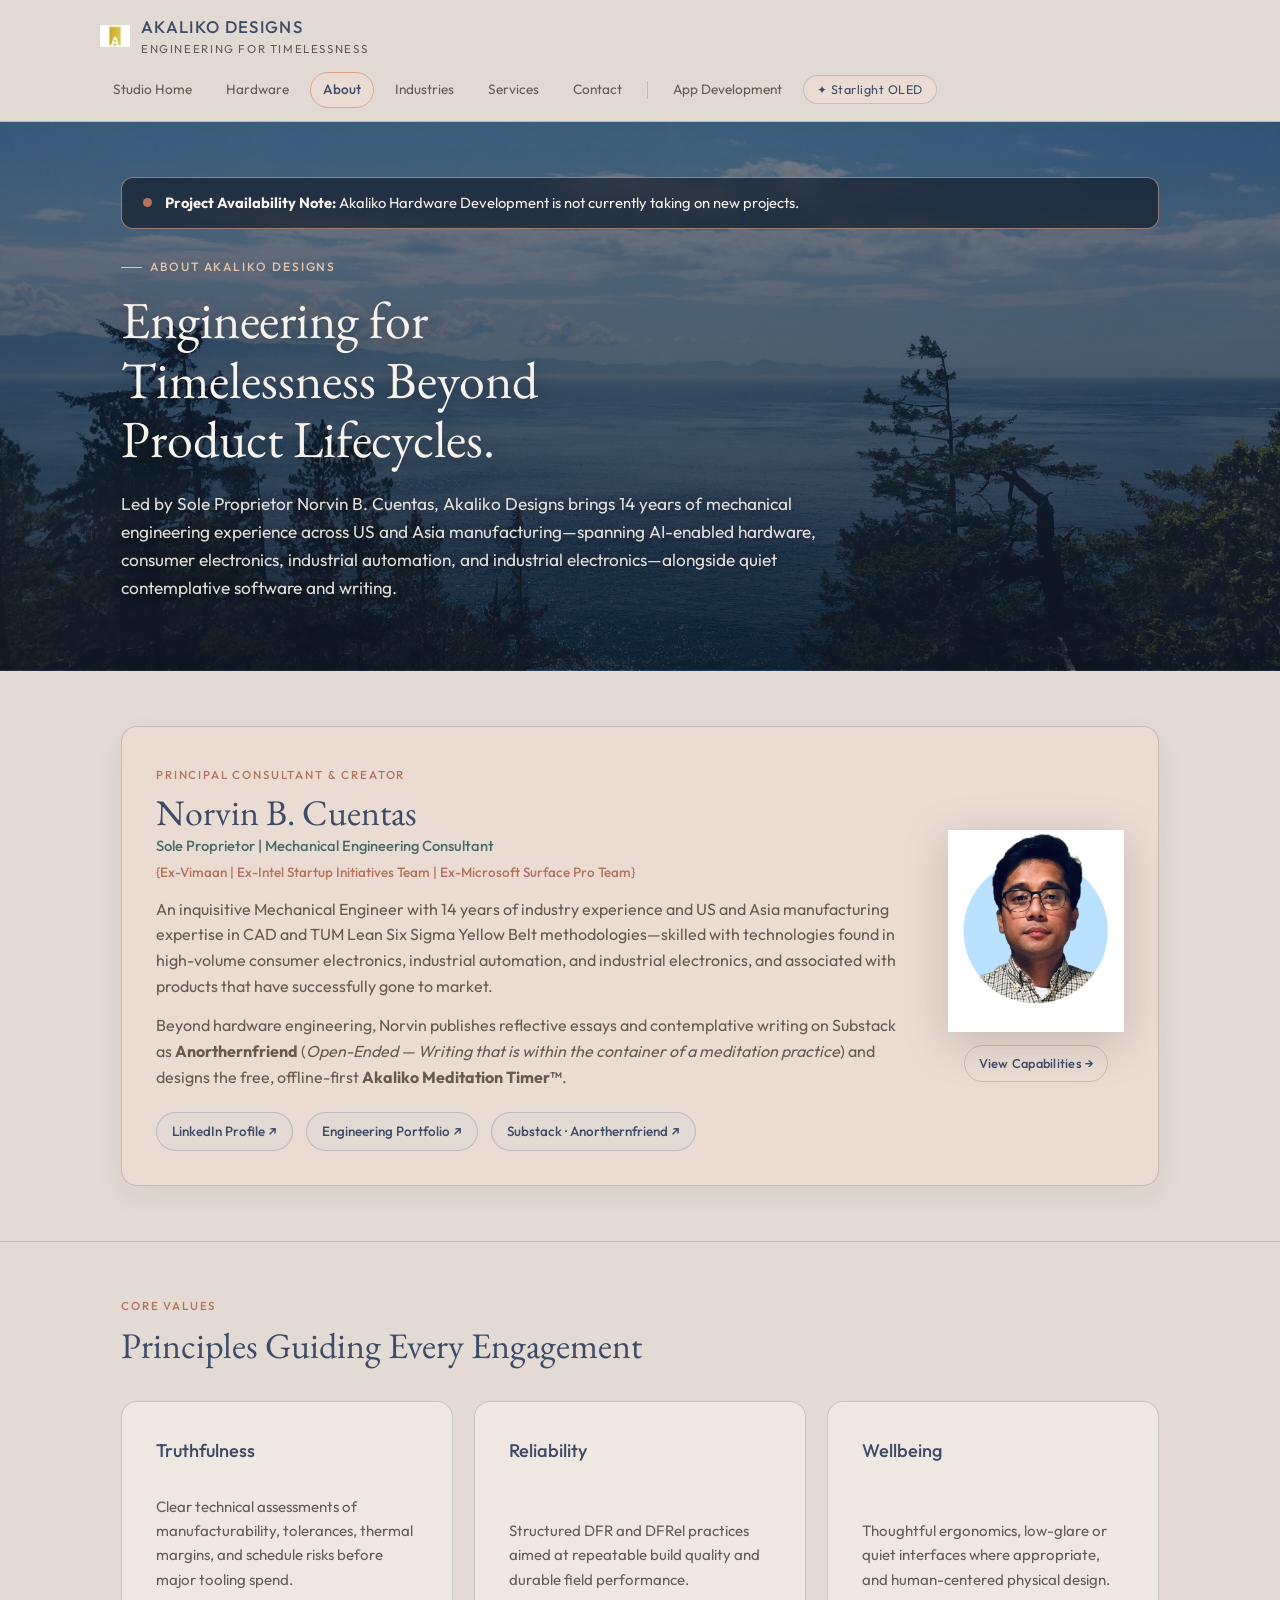
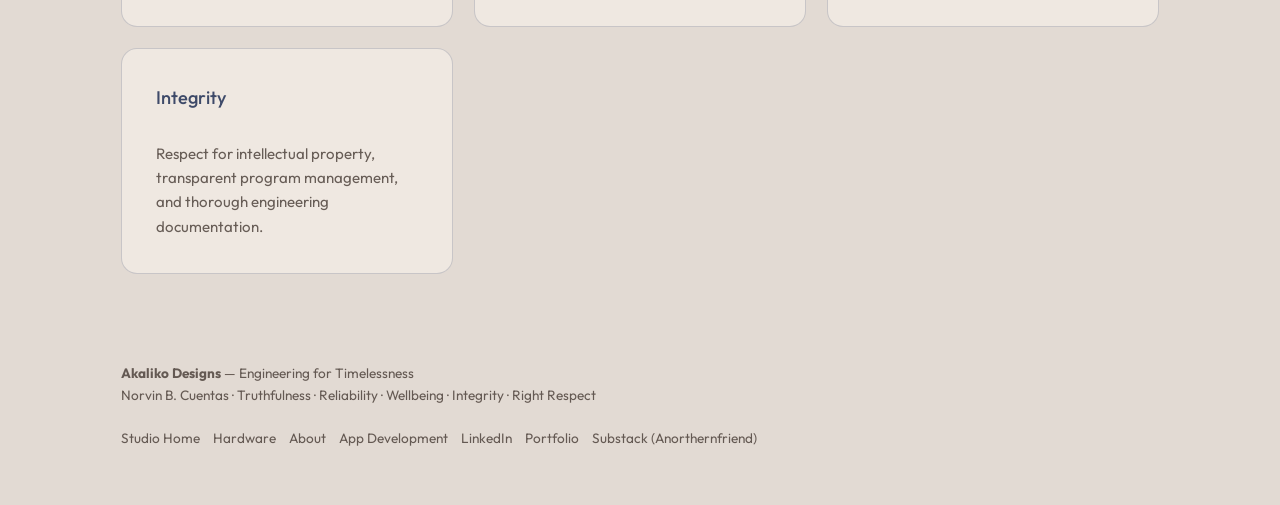
==== about.html @ b0ac0da9 "Update About headline: Beyond Product Lifecycles" ====
<!DOCTYPE html>
<html lang="en">
<head>
  <meta charset="UTF-8">
  <meta name="viewport" content="width=device-width, initial-scale=1.0">
  <link rel="icon" type="image/png" href="assets/akaliko-mark-gold.png">
  <title>About — Norvin B. Cuentas | Akaliko Designs</title>
  <meta name="description" content="Norvin B. Cuentas — Sole Proprietor | Mechanical Engineering Consultant with 14 years of experience, US & Asia manufacturing, LinkedIn, Portfolio, and Substack (Anorthernfriend).">
  <link rel="preconnect" href="https://fonts.googleapis.com">
  <link rel="preconnect" href="https://fonts.gstatic.com" crossorigin>
  <link href="https://fonts.googleapis.com/css2?family=EB+Garamond:ital,wght@0,400;0,500;1,400&family=Outfit:wght@300;400;500;600&display=swap" rel="stylesheet">
  <style>
/* Akaliko Designs — Unified Stylesheet (Zion & Patagonia + Starlight OLED) */
:root {
  --phi: 1.618;
  --s1: 8px;
  --s2: 13px;
  --s3: 21px;
  --s4: 34px;
  --s5: 55px;
  --s6: 89px;
  --bg: #E2DAD3;
  --surface: #EADCD3;
  --surface-alt: #EFE8E1;
  --fg: #3D312A;
  --ink: #3E4A69;
  --muted: rgba(61, 49, 42, 0.76);
  --line: rgba(62, 74, 105, 0.22);
  --accent-warm: #DAA58D;
  --accent-warm-deep: #B5735B;
  --accent-cool: #4A6E67;
  --accent-cool-soft: #8BC7BD;
  --btn-bg: #3D312A;
  --btn-fg: #F4EFEA;
  --shadow: 0 10px 30px rgba(61, 49, 42, 0.06);
  --font-sans: "Outfit", -apple-system, BlinkMacSystemFont, "Segoe UI", Roboto, sans-serif;
  --font-serif: "EB Garamond", Georgia, serif;
}

html[data-theme="starlight"] {
  --bg: #000000;
  --surface: #0A0A0A;
  --surface-alt: #111111;
  --fg: #D8D8D8;
  --ink: #F2F2F2;
  --muted: #9A9A9A;
  --line: #262626;
  --accent-warm: #DAA58D;
  --accent-warm-deep: #E6B5A0;
  --accent-cool: #8BC7BD;
  --accent-cool-soft: #8BC7BD;
  --btn-bg: #F2F2F2;
  --btn-fg: #000000;
  --shadow: 0 10px 30px rgba(0, 0, 0, 0.65);
}

* { box-sizing: border-box; }
html { scroll-behavior: smooth; }
body {
  margin: 0;
  background: var(--bg);
  color: var(--fg);
  font-family: var(--font-sans);
  line-height: 1.618;
  transition: background-color 0.35s ease, color 0.35s ease;
  -webkit-font-smoothing: antialiased;
}

a { color: inherit; text-decoration: none; }

.container {
  max-width: 1080px;
  margin: 0 auto;
  padding: 0 var(--s3);
}

header.site-header {
  position: sticky;
  top: 0;
  z-index: 50;
  background: color-mix(in srgb, var(--bg) 90%, transparent);
  backdrop-filter: blur(10px);
  border-bottom: 1px solid var(--line);
}

.header-inner {
  display: flex;
  flex-wrap: wrap;
  align-items: center;
  justify-content: space-between;
  gap: var(--s2);
  padding: var(--s2) 0;
}

.brand-group {
  display: flex;
  flex-direction: column;
  gap: 2px;
}

.brand-title {
  font-size: 1.05rem;
  font-weight: 500;
  letter-spacing: 0.08em;
  text-transform: uppercase;
  color: var(--ink);
}

.brand-sub {
  font-size: 0.72rem;
  letter-spacing: 0.14em;
  text-transform: uppercase;
  color: var(--muted);
}

nav.primary-nav {
  display: flex;
  flex-wrap: wrap;
  align-items: center;
  gap: var(--s1);
}

nav.primary-nav a {
  font-size: 0.85rem;
  padding: 6px 12px;
  border-radius: 999px;
  color: var(--muted);
  border: 1px solid transparent;
  transition: all 0.2s ease;
}

nav.primary-nav a:hover {
  color: var(--ink);
  border-color: var(--line);
}

nav.primary-nav a.active {
  color: var(--ink);
  background: var(--surface);
  border-color: var(--accent-warm);
  font-weight: 500;
}

.nav-divider {
  width: 1px;
  height: 18px;
  background: var(--line);
  margin: 0 4px;
}

.theme-toggle {
  display: inline-flex;
  align-items: center;
  gap: 6px;
  background: var(--surface);
  color: var(--ink);
  border: 1px solid var(--line);
  border-radius: 999px;
  padding: 6px 13px;
  font-family: inherit;
  font-size: 0.78rem;
  letter-spacing: 0.04em;
  cursor: pointer;
  transition: border-color 0.2s ease, background-color 0.2s ease;
}

.theme-toggle:hover {
  border-color: var(--accent-warm);
}

.status-banner {
  display: flex;
  align-items: flex-start;
  gap: var(--s2);
  padding: var(--s2) var(--s3);
  border-radius: 12px;
  background: color-mix(in srgb, var(--accent-warm) 18%, var(--surface));
  border: 1px solid var(--accent-warm);
  color: var(--ink);
  font-size: 0.92rem;
  margin-bottom: var(--s3);
}

.status-banner.cool {
  background: color-mix(in srgb, var(--accent-cool) 15%, var(--surface));
  border-color: var(--accent-cool);
}

.status-dot {
  width: 9px;
  height: 9px;
  border-radius: 50%;
  background: var(--accent-warm-deep);
  margin-top: 7px;
  flex: 0 0 auto;
}

.status-banner.cool .status-dot {
  background: var(--accent-cool);
}

.hero {
  padding: var(--s5) 0 var(--s4);
  border-bottom: 1px solid var(--line);
}

.hero-centered {
  padding: var(--s6) 0 var(--s5);
  border-bottom: 1px solid var(--line);
  text-align: center;
}

.hero-centered .eyebrow { justify-content: center; }
.hero-centered h1 { margin-left: auto; margin-right: auto; max-width: 24ch; }
.hero-centered .lead { margin-left: auto; margin-right: auto; }
.hero-centered .cta-row { justify-content: center; }

.eyebrow {
  display: inline-flex;
  align-items: center;
  gap: 8px;
  font-size: 0.75rem;
  letter-spacing: 0.16em;
  text-transform: uppercase;
  color: var(--accent-cool);
  margin-bottom: var(--s2);
  font-weight: 500;
}

.eyebrow::before {
  content: "";
  width: 21px;
  height: 1px;
  background: var(--accent-cool);
}

h1 {
  font-family: var(--font-serif);
  font-weight: 400;
  font-size: clamp(2.1rem, 4.4vw, 3.25rem);
  line-height: 1.15;
  color: var(--ink);
  margin: 0 0 var(--s3);
  max-width: 22ch;
}

.lead {
  font-size: 1.08rem;
  color: var(--muted);
  max-width: 64ch;
  margin: 0 0 var(--s4);
}

.cta-row {
  display: flex;
  flex-wrap: wrap;
  gap: var(--s2);
  align-items: center;
}

.btn {
  display: inline-flex;
  align-items: center;
  gap: 8px;
  padding: 12px 22px;
  border-radius: 999px;
  font-size: 0.9rem;
  font-weight: 500;
  letter-spacing: 0.02em;
  border: 1px solid var(--btn-bg);
  background: var(--btn-bg);
  color: var(--btn-fg);
  cursor: pointer;
  transition: transform 0.15s ease, opacity 0.2s ease;
}

.btn:hover { opacity: 0.9; transform: translateY(-1px); }

.btn.secondary {
  background: transparent;
  color: var(--ink);
  border-color: var(--line);
}

.btn.secondary:hover {
  border-color: var(--accent-warm);
  background: var(--surface);
}

.btn.small {
  padding: 7px 14px;
  font-size: 0.8rem;
}

section.band {
  padding: var(--s5) 0;
  border-bottom: 1px solid var(--line);
}

.section-header {
  display: flex;
  flex-direction: column;
  gap: var(--s1);
  margin-bottom: var(--s4);
}

.section-kicker {
  font-size: 0.72rem;
  letter-spacing: 0.16em;
  text-transform: uppercase;
  color: var(--accent-warm-deep);
  font-weight: 500;
}

h2 {
  font-family: var(--font-serif);
  font-weight: 400;
  font-size: clamp(1.65rem, 3vw, 2.25rem);
  line-height: 1.2;
  color: var(--ink);
  margin: 0;
}

h3 {
  font-size: 1.14rem;
  font-weight: 500;
  color: var(--ink);
  margin: 0 0 var(--s1);
}

.grid-2 { display: grid; grid-template-columns: repeat(auto-fit, minmax(300px, 1fr)); gap: var(--s3); }
.grid-3 { display: grid; grid-template-columns: repeat(auto-fit, minmax(260px, 1fr)); gap: var(--s3); }
.grid-4 { display: grid; grid-template-columns: repeat(auto-fit, minmax(220px, 1fr)); gap: var(--s3); }

.card {
  background: var(--surface);
  border: 1px solid var(--line);
  border-radius: 16px;
  padding: var(--s4);
  box-shadow: var(--shadow);
  display: flex;
  flex-direction: column;
  justify-content: space-between;
  gap: var(--s3);
}

.card.subtle {
  background: var(--surface-alt);
  box-shadow: none;
}

.card p {
  margin: 0;
  color: var(--muted);
  font-size: 0.94rem;
}

.card-links {
  display: flex;
  flex-wrap: wrap;
  gap: var(--s2);
  padding-top: var(--s2);
  border-top: 1px solid var(--line);
  font-size: 0.85rem;
}

.card-links a {
  color: var(--ink);
  font-weight: 500;
}

.card-links a:hover {
  color: var(--accent-warm-deep);
  text-decoration: underline;
  text-underline-offset: 3px;
}

.filter-bar {
  display: flex;
  flex-wrap: wrap;
  gap: var(--s1);
  margin-bottom: var(--s3);
}

.filter-btn {
  background: var(--surface);
  color: var(--muted);
  border: 1px solid var(--line);
  border-radius: 999px;
  padding: 7px 15px;
  font-family: inherit;
  font-size: 0.82rem;
  cursor: pointer;
  transition: all 0.2s ease;
}

.filter-btn.active, .filter-btn:hover {
  color: var(--ink);
  border-color: var(--accent-warm);
  background: var(--surface-alt);
  font-weight: 500;
}

.research-card[hidden] { display: none; }

.research-meta {
  font-size: 0.75rem;
  letter-spacing: 0.08em;
  text-transform: uppercase;
  color: var(--accent-cool);
  font-weight: 500;
  margin-bottom: 4px;
}

.caveat-box {
  margin-top: var(--s2);
  padding: var(--s2);
  border-radius: 10px;
  background: var(--bg);
  border-left: 3px solid var(--accent-warm-deep);
  font-size: 0.84rem;
  color: var(--muted);
}

.lab-panel {
  background: var(--surface);
  border: 1px solid var(--line);
  border-radius: 16px;
  padding: var(--s4);
  box-shadow: var(--shadow);
}

.lab-controls {
  display: flex;
  flex-wrap: wrap;
  gap: var(--s2);
  align-items: center;
  justify-content: space-between;
  margin-bottom: var(--s3);
}

.strike-bars {
  display: grid;
  grid-template-columns: repeat(auto-fit, minmax(36px, 1fr));
  gap: 10px;
  align-items: end;
  min-height: 170px;
  padding: var(--s3);
  border-radius: 12px;
  background: var(--bg);
  border: 1px solid var(--line);
}

.strike-col {
  display: flex;
  flex-direction: column;
  align-items: center;
  gap: 6px;
  height: 100%;
  justify-content: flex-end;
}

.strike-bar {
  width: 100%;
  max-width: 34px;
  border-radius: 8px 8px 3px 3px;
  background: linear-gradient(180deg, var(--accent-warm-deep), var(--accent-cool));
  transition: height 0.3s ease;
  min-height: 6px;
}

.strike-val { font-size: 0.72rem; font-variant-numeric: tabular-nums; color: var(--ink); }
.strike-lbl { font-size: 0.68rem; color: var(--muted); }

.gallery-card {
  background: var(--surface);
  border: 1px solid var(--line);
  border-radius: 16px;
  padding: var(--s3);
  display: flex;
  flex-direction: column;
  gap: var(--s2);
}

.frame-box {
  position: relative;
  width: 100%;
  border-radius: 12px;
  overflow: hidden;
  border: 1px solid var(--line);
  background: var(--bg);
  cursor: pointer;
}

.frame-portrait { aspect-ratio: 9 / 14; max-height: 360px; }
.frame-wide { aspect-ratio: 16 / 10; }
.frame-box img, .frame-box svg { width: 100%; height: 100%; object-fit: cover; display: block; }

.lightbox {
  position: fixed;
  inset: 0;
  background: rgba(0, 0, 0, 0.82);
  display: none;
  align-items: center;
  justify-content: center;
  padding: var(--s3);
  z-index: 100;
}

.lightbox.open { display: flex; }

.lightbox-inner {
  background: var(--surface);
  color: var(--fg);
  border: 1px solid var(--line);
  border-radius: 16px;
  max-width: 780px;
  width: 100%;
  padding: var(--s3);
  display: flex;
  flex-direction: column;
  gap: var(--s2);
}

.tier-badge {
  display: inline-block;
  font-size: 0.72rem;
  letter-spacing: 0.12em;
  text-transform: uppercase;
  padding: 4px 10px;
  border-radius: 999px;
  background: color-mix(in srgb, var(--accent-cool) 16%, transparent);
  color: var(--accent-cool);
  font-weight: 500;
  width: fit-content;
}

.tier-metric { font-family: var(--font-serif); font-size: 1.75rem; color: var(--ink); line-height: 1.2; }
.tier-timeline { font-size: 0.84rem; color: var(--accent-warm-deep); font-weight: 500; }

ul.clean-list {
  list-style: none;
  padding: 0;
  margin: var(--s1) 0 0;
  display: flex;
  flex-direction: column;
  gap: 8px;
}

ul.clean-list li {
  font-size: 0.9rem;
  color: var(--muted);
  padding-left: 16px;
  position: relative;
}

ul.clean-list li::before {
  content: "•";
  position: absolute;
  left: 0;
  color: var(--accent-warm-deep);
}

.form-grid {
  display: grid;
  grid-template-columns: repeat(auto-fit, minmax(220px, 1fr));
  gap: var(--s2);
}

.field { display: flex; flex-direction: column; gap: 6px; }
.field.full { grid-column: 1 / -1; }
label { font-size: 0.82rem; font-weight: 500; color: var(--ink); }

input, select, textarea {
  width: 100%;
  background: var(--bg);
  color: var(--fg);
  border: 1px solid var(--line);
  border-radius: 10px;
  padding: 11px 13px;
  font-family: inherit;
  font-size: 0.94rem;
  transition: border-color 0.2s ease;
}

input:focus, select:focus, textarea:focus {
  outline: none;
  border-color: var(--accent-cool);
}

footer.site-footer {
  padding: var(--s4) 0 var(--s5);
  color: var(--muted);
  font-size: 0.85rem;
}

.footer-inner {
  display: flex;
  flex-wrap: wrap;
  justify-content: space-between;
  align-items: center;
  gap: var(--s3);
}

.footer-links {
  display: flex;
  flex-wrap: wrap;
  gap: var(--s2);
}

.footer-links a:hover { color: var(--ink); }

@media (max-width: 720px) {
  .header-inner { flex-direction: column; align-items: flex-start; }
  .nav-divider { display: none; }
}


/* Founder / Principal Bio Strip */
.founder-card {
  display: grid;
  grid-template-columns: minmax(0, 1.55fr) auto;
  gap: var(--s4);
  align-items: center;
  background: var(--surface);
  border: 1px solid var(--line);
  border-radius: 16px;
  padding: var(--s4);
  box-shadow: var(--shadow);
}
.founder-role {
  font-size: 0.92rem;
  font-weight: 500;
  color: var(--accent-cool);
  margin-bottom: 4px;
}
.founder-affil {
  font-size: 0.84rem;
  color: var(--accent-warm-deep);
  margin-bottom: var(--s2);
  font-weight: 500;
}
.founder-portrait-wrap {
  display: flex;
  flex-direction: column;
  align-items: center;
  gap: var(--s2);
}
.founder-portrait {
  width: 148px;
  height: 148px;
  border-radius: 50%;
  object-fit: cover;
  border: 3px solid var(--accent-warm);
  background: var(--surface-alt);
}
.portrait-placeholder {
  width: 148px;
  height: 148px;
  border-radius: 50%;
  border: 2px dashed var(--line);
  background: var(--surface-alt);
  display: flex;
  align-items: center;
  justify-content: center;
  text-align: center;
  padding: 12px;
  font-size: 0.76rem;
  color: var(--muted);
}
@media (max-width: 720px) {
  .founder-card { grid-template-columns: 1fr; text-align: center; }
  .founder-portrait-wrap { justify-self: center; }
}


/* Principal / Founder Bio & External Profile Links */
.bio-links {
  display: flex;
  flex-wrap: wrap;
  gap: var(--s2);
  margin-top: var(--s3);
}
.bio-link-btn {
  display: inline-flex;
  align-items: center;
  gap: 7px;
  padding: 8px 15px;
  border-radius: 999px;
  font-size: 0.84rem;
  font-weight: 500;
  background: var(--bg);
  color: var(--ink);
  border: 1px solid var(--line);
  transition: border-color 0.2s ease, transform 0.15s ease;
}
.bio-link-btn:hover {
  border-color: var(--accent-warm-deep);
  transform: translateY(-1px);
}
.studio-bio-panel {
  display: grid;
  grid-template-columns: minmax(0, 1.618fr) auto;
  gap: var(--s4);
  align-items: center;
  background: var(--surface);
  border: 1px solid var(--line);
  border-radius: 16px;
  padding: var(--s4);
  box-shadow: var(--shadow);
}
@media (max-width: 720px) {
  .studio-bio-panel { grid-template-columns: 1fr; text-align: center; }
  .bio-links { justify-content: center; }
}


/* Akaliko brand mark in header & wordmark lockup */
.brand-group { display: inline-flex; flex-direction: row; align-items: center; gap: 11px; text-decoration: none; }
.brand-mark { width: 30px; height: 30px; object-fit: contain; flex: 0 0 auto; display: block; }
.brand-text { display: flex; flex-direction: column; }
.footer-lockup { display: block; width: 148px; height: auto; margin-bottom: 10px; opacity: 0.88; filter: brightness(0.28); }
html[data-theme="starlight"] .footer-lockup { filter: brightness(1.55); opacity: 0.92; }
.founder-portrait-circle {
  width: 176px; height: 202px; object-fit: contain; display: block;
  background: transparent; border: none; border-radius: 0;
  filter: drop-shadow(0 10px 22px rgba(24, 28, 36, 0.18));
}
.client-card {
  display: grid; grid-template-columns: auto 1fr; gap: var(--s4); align-items: center;
  background: var(--surface); border: 1px solid var(--line); border-radius: 16px;
  padding: var(--s4); box-shadow: var(--shadow);
}
.client-logo-box {
  width: 116px; height: 116px; border-radius: 14px; background: #ffffff;
  border: 1px solid rgba(62, 74, 105, 0.14); padding: 10px;
  display: flex; align-items: center; justify-content: center; flex: 0 0 auto;
}
.client-logo-box img { width: 100%; height: 100%; object-fit: contain; display: block; }
@media (max-width: 640px) {
  .client-card { grid-template-columns: 1fr; text-align: center; justify-items: center; }
}
.hero-coastal {
  position: relative;
  background:
    linear-gradient(180deg, rgba(16, 28, 44, 0.56) 0%, rgba(16, 28, 44, 0.68) 58%, rgba(14, 22, 34, 0.82) 100%),
    url("assets/banner-coastal-pines.jpg") center 48% / cover no-repeat;
  color: #F7F3EC;
  border-bottom: 1px solid var(--line);
}
html[data-theme="starlight"] .hero-coastal {
  background:
    linear-gradient(180deg, rgba(0, 0, 0, 0.60) 0%, rgba(0, 0, 0, 0.72) 62%, rgba(0, 0, 0, 0.90) 100%),
    url("assets/banner-coastal-pines.jpg") center 48% / cover no-repeat;
}
.hero-coastal .eyebrow { color: #E6C3AD; }
.hero-coastal .eyebrow::before { background: #E6C3AD; }
.hero-coastal h1 { color: #F7F3EC; text-shadow: 0 2px 18px rgba(0, 0, 0, 0.35); }
.hero-coastal .lead { color: rgba(247, 243, 236, 0.90); text-shadow: 0 1px 10px rgba(0, 0, 0, 0.30); }
.hero-coastal .status-banner {
  background: rgba(16, 24, 36, 0.64);
  border-color: rgba(218, 165, 141, 0.65);
  color: #F7F3EC;
  backdrop-filter: blur(8px);
}
.hero-coastal .btn { background: #F4EFEA; color: #1E242E; border-color: #F4EFEA; }
.hero-coastal .btn.secondary {
  background: rgba(18, 26, 38, 0.44);
  color: #F7F3EC;
  border-color: rgba(247, 243, 236, 0.52);
  backdrop-filter: blur(6px);
}
.hero-coastal .btn.secondary:hover { background: rgba(247, 243, 236, 0.18); border-color: #F7F3EC; }
  </style>
  <script>
(function () {
  const root = document.documentElement;
  const saved = localStorage.getItem('akaliko_site_theme');
  if (saved === 'starlight') root.setAttribute('data-theme', 'starlight');
  window.addEventListener('DOMContentLoaded', () => {
    const btn = document.getElementById('themeToggle');
    if (!btn) return;
    const syncLabel = () => {
      const dark = root.getAttribute('data-theme') === 'starlight';
      btn.textContent = dark ? '☀ Zion & Patagonia' : '✦ Starlight OLED';
      btn.setAttribute('aria-pressed', dark ? 'true' : 'false');
    };
    syncLabel();
    btn.addEventListener('click', () => {
      const next = root.getAttribute('data-theme') === 'starlight' ? 'zion' : 'starlight';
      if (next === 'starlight') root.setAttribute('data-theme', 'starlight');
      else root.removeAttribute('data-theme');
      localStorage.setItem('akaliko_site_theme', next);
      syncLabel();
    });
  });
})();
  </script>
</head>
<body>
  <header class="site-header">
    <div class="container header-inner">
      <a href="index.html" class="brand-group">
        <img src="assets/akaliko-mark-gold.png" alt="" class="brand-mark" width="30" height="30">
        <span class="brand-text">
          <span class="brand-title">Akaliko Designs</span>
          <span class="brand-sub">Engineering for Timelessness</span>
        </span>
      </a>
      <nav class="primary-nav" aria-label="Main site navigation">
        <a href="index.html">Studio Home</a>
        <a href="hardware.html">Hardware</a>
        <a href="about.html" class="active">About</a>
        <a href="industries.html">Industries</a>
        <a href="services.html">Services</a>
        <a href="contact.html">Contact</a>
        <span class="nav-divider" aria-hidden="true"></span>
        <a href="meditation-timer.html">App Development</a>
        <button type="button" id="themeToggle" class="theme-toggle">✦ Starlight OLED</button>
      </nav>
    </div>
  </header>

  <main>
    <section class="hero hero-coastal">
      <div class="container">
        <div class="status-banner" role="status">
          <span class="status-dot" aria-hidden="true"></span>
          <div><strong>Project Availability Note:</strong> Akaliko Hardware Development is not currently taking on new projects.</div>
        </div>
        <div class="eyebrow">About Akaliko Designs</div>
        <h1>Engineering for Timelessness Beyond Product Lifecycles.</h1>
        <p class="lead">
          Led by Sole Proprietor Norvin B. Cuentas, Akaliko Designs brings 14 years of mechanical engineering experience across US and Asia manufacturing—spanning AI-enabled hardware, consumer electronics, industrial automation, and industrial electronics—alongside quiet contemplative software and writing.
        </p>
      </div>
    </section>

    <section class="band">
      <div class="container">
        <div class="founder-card">
          <div>
            <span class="section-kicker">Principal Consultant &amp; Creator</span>
            <h2 style="margin-top:4px">Norvin B. Cuentas</h2>
            <div class="founder-role">Sole Proprietor | Mechanical Engineering Consultant</div>
            <div class="founder-affil">{Ex-Vimaan | Ex-Intel Startup Initiatives Team | Ex-Microsoft Surface Pro Team}</div>
            <p style="color:var(--muted);margin:0">
              An inquisitive Mechanical Engineer with 14 years of industry experience and US and Asia manufacturing expertise in CAD and TUM Lean Six Sigma Yellow Belt methodologies—skilled with technologies found in high-volume consumer electronics, industrial automation, and industrial electronics, and associated with products that have successfully gone to market.
            </p>
            <p style="color:var(--muted);margin-top:var(--s2);margin-bottom:0">
              Beyond hardware engineering, Norvin publishes reflective essays and contemplative writing on Substack as <strong>Anorthernfriend</strong> (<em>Open-Ended — Writing that is within the container of a meditation practice</em>) and designs the free, offline-first <strong>Akaliko Meditation Timer™</strong>.
            </p>
            <div class="bio-links">
              <a href="https://www.linkedin.com/in/norvincuentas" target="_blank" rel="noopener" class="bio-link-btn">LinkedIn Profile ↗</a>
              <a href="https://www.akalikodesigns.com/portfolio" target="_blank" rel="noopener" class="bio-link-btn">Engineering Portfolio ↗</a>
              <a href="https://anorthernfriend.substack.com/" target="_blank" rel="noopener" class="bio-link-btn">Substack · Anorthernfriend ↗</a>
            </div>
          </div>
          <div class="founder-portrait-wrap">
            <img src="assets/norvin-portrait-circle.png" alt="Portrait of Norvin B. Cuentas" class="founder-portrait-circle">
            <div class="portrait-placeholder" style="display:none">
              <div><strong>Portrait Asset</strong><br>Save photo as <code>assets/norvin-cuentas.jpg</code></div>
            </div>
            <a href="services.html" class="btn small secondary">View Capabilities →</a>
          </div>
        </div>
      </div>
    </section>

    <section class="band" style="border-bottom:none">
      <div class="container">
        <div class="section-header">
          <span class="section-kicker">Core Values</span>
          <h2>Principles Guiding Every Engagement</h2>
        </div>
        <div class="grid-2">
          <article class="card subtle">
            <h3>Truthfulness</h3>
            <p>Clear technical assessments of manufacturability, tolerances, thermal margins, and schedule risks before major tooling spend.</p>
          </article>
          <article class="card subtle">
            <h3>Reliability</h3>
            <p>Structured DFR and DFRel practices aimed at repeatable build quality and durable field performance.</p>
          </article>
          <article class="card subtle">
            <h3>Wellbeing</h3>
            <p>Thoughtful ergonomics, low-glare or quiet interfaces where appropriate, and human-centered physical design.</p>
          </article>
          <article class="card subtle">
            <h3>Integrity</h3>
            <p>Respect for intellectual property, transparent program management, and thorough engineering documentation.</p>
          </article>
        </div>
      </div>
    </section>
  </main>

  <footer class="site-footer">
    <div class="container footer-inner">
      <div>
        <strong>Akaliko Designs</strong> — Engineering for Timelessness<br>
        <span>Norvin B. Cuentas · Truthfulness · Reliability · Wellbeing · Integrity · Right Respect</span>
      </div>
      <div class="footer-links">
        <a href="index.html">Studio Home</a>
        <a href="hardware.html">Hardware</a>
        <a href="about.html">About</a>
        <a href="meditation-timer.html">App Development</a>
        <a href="https://www.linkedin.com/in/norvincuentas" target="_blank" rel="noopener">LinkedIn</a>
        <a href="https://www.akalikodesigns.com/portfolio" target="_blank" rel="noopener">Portfolio</a>
        <a href="https://anorthernfriend.substack.com/" target="_blank" rel="noopener">Substack (Anorthernfriend)</a>
      </div>
    </div>
  </footer>

</body>
</html>
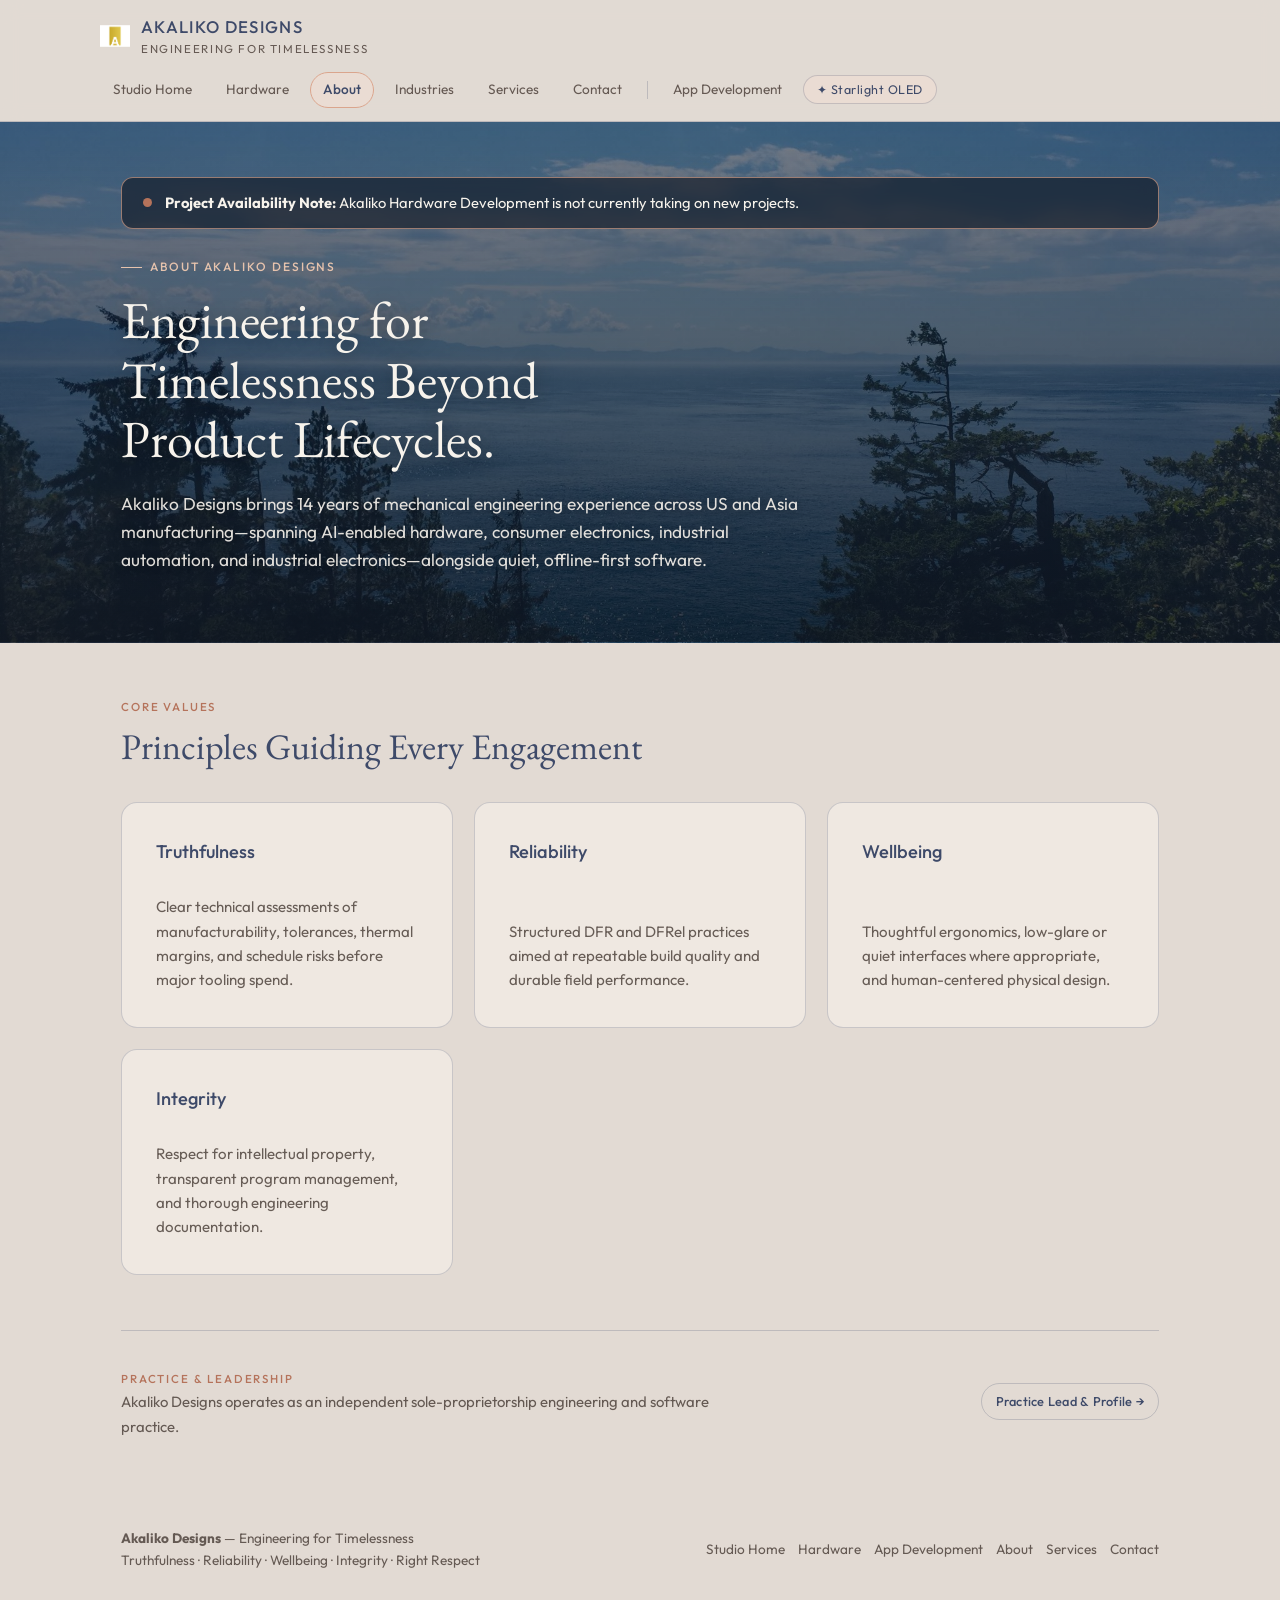
==== commit 24805342: "Move practice lead bio and profile links to subtle principal.html page linked from About" ====
--- a/about.html
+++ b/about.html
@@ -4,8 +4,8 @@
   <meta charset="UTF-8">
   <meta name="viewport" content="width=device-width, initial-scale=1.0">
   <link rel="icon" type="image/png" href="assets/akaliko-mark-gold.png">
-  <title>About — Norvin B. Cuentas | Akaliko Designs</title>
-  <meta name="description" content="Norvin B. Cuentas — Sole Proprietor | Mechanical Engineering Consultant with 14 years of experience, US & Asia manufacturing, LinkedIn, Portfolio, and Substack (Anorthernfriend).">
+  <title>About — Akaliko Designs</title>
+  <meta name="description" content="About Akaliko Designs — Engineering for Timelessness across physical hardware development and quiet, offline-first software.">
   <link rel="preconnect" href="https://fonts.googleapis.com">
   <link rel="preconnect" href="https://fonts.gstatic.com" crossorigin>
   <link href="https://fonts.googleapis.com/css2?family=EB+Garamond:ital,wght@0,400;0,500;1,400&family=Outfit:wght@300;400;500;600&display=swap" rel="stylesheet">
@@ -808,14 +808,14 @@
         </span>
       </a>
       <nav class="primary-nav" aria-label="Main site navigation">
-        <a href="index.html">Studio Home</a>
+        <a href="studio.html">Studio Home</a>
         <a href="hardware.html">Hardware</a>
         <a href="about.html" class="active">About</a>
         <a href="industries.html">Industries</a>
         <a href="services.html">Services</a>
         <a href="contact.html">Contact</a>
         <span class="nav-divider" aria-hidden="true"></span>
-        <a href="meditation-timer.html">App Development</a>
+        <a href="apps.html">App Development</a>
         <button type="button" id="themeToggle" class="theme-toggle">✦ Starlight OLED</button>
       </nav>
     </div>
@@ -831,39 +831,8 @@
         <div class="eyebrow">About Akaliko Designs</div>
         <h1>Engineering for Timelessness Beyond Product Lifecycles.</h1>
         <p class="lead">
-          Led by Sole Proprietor Norvin B. Cuentas, Akaliko Designs brings 14 years of mechanical engineering experience across US and Asia manufacturing—spanning AI-enabled hardware, consumer electronics, industrial automation, and industrial electronics—alongside quiet contemplative software and writing.
+          Akaliko Designs brings 14 years of mechanical engineering experience across US and Asia manufacturing—spanning AI-enabled hardware, consumer electronics, industrial automation, and industrial electronics—alongside quiet, offline-first software.
         </p>
-      </div>
-    </section>
-
-    <section class="band">
-      <div class="container">
-        <div class="founder-card">
-          <div>
-            <span class="section-kicker">Principal Consultant &amp; Creator</span>
-            <h2 style="margin-top:4px">Norvin B. Cuentas</h2>
-            <div class="founder-role">Sole Proprietor | Mechanical Engineering Consultant</div>
-            <div class="founder-affil">{Ex-Vimaan | Ex-Intel Startup Initiatives Team | Ex-Microsoft Surface Pro Team}</div>
-            <p style="color:var(--muted);margin:0">
-              An inquisitive Mechanical Engineer with 14 years of industry experience and US and Asia manufacturing expertise in CAD and TUM Lean Six Sigma Yellow Belt methodologies—skilled with technologies found in high-volume consumer electronics, industrial automation, and industrial electronics, and associated with products that have successfully gone to market.
-            </p>
-            <p style="color:var(--muted);margin-top:var(--s2);margin-bottom:0">
-              Beyond hardware engineering, Norvin publishes reflective essays and contemplative writing on Substack as <strong>Anorthernfriend</strong> (<em>Open-Ended — Writing that is within the container of a meditation practice</em>) and designs the free, offline-first <strong>Akaliko Meditation Timer™</strong>.
-            </p>
-            <div class="bio-links">
-              <a href="https://www.linkedin.com/in/norvincuentas" target="_blank" rel="noopener" class="bio-link-btn">LinkedIn Profile ↗</a>
-              <a href="https://www.akalikodesigns.com/portfolio" target="_blank" rel="noopener" class="bio-link-btn">Engineering Portfolio ↗</a>
-              <a href="https://anorthernfriend.substack.com/" target="_blank" rel="noopener" class="bio-link-btn">Substack · Anorthernfriend ↗</a>
-            </div>
-          </div>
-          <div class="founder-portrait-wrap">
-            <img src="assets/norvin-portrait-circle.png" alt="Portrait of Norvin B. Cuentas" class="founder-portrait-circle">
-            <div class="portrait-placeholder" style="display:none">
-              <div><strong>Portrait Asset</strong><br>Save photo as <code>assets/norvin-cuentas.jpg</code></div>
-            </div>
-            <a href="services.html" class="btn small secondary">View Capabilities →</a>
-          </div>
-        </div>
       </div>
     </section>
 
@@ -891,6 +860,16 @@
             <p>Respect for intellectual property, transparent program management, and thorough engineering documentation.</p>
           </article>
         </div>
+
+        <div style="margin-top:var(--s5);padding-top:var(--s4);border-top:1px solid var(--line);display:flex;flex-wrap:wrap;align-items:center;justify-content:space-between;gap:var(--s3)">
+          <div style="max-width:56ch">
+            <span class="section-kicker" style="margin-bottom:4px">Practice &amp; Leadership</span>
+            <p style="margin:0;color:var(--muted);font-size:0.93rem">
+              Akaliko Designs operates as an independent sole-proprietorship engineering and software practice.
+            </p>
+          </div>
+          <a href="principal.html" class="btn small secondary">Practice Lead &amp; Profile →</a>
+        </div>
       </div>
     </section>
   </main>
@@ -899,16 +878,15 @@
     <div class="container footer-inner">
       <div>
         <strong>Akaliko Designs</strong> — Engineering for Timelessness<br>
-        <span>Norvin B. Cuentas · Truthfulness · Reliability · Wellbeing · Integrity · Right Respect</span>
+        <span>Truthfulness · Reliability · Wellbeing · Integrity · Right Respect</span>
       </div>
       <div class="footer-links">
-        <a href="index.html">Studio Home</a>
+        <a href="studio.html">Studio Home</a>
         <a href="hardware.html">Hardware</a>
+        <a href="apps.html">App Development</a>
         <a href="about.html">About</a>
-        <a href="meditation-timer.html">App Development</a>
-        <a href="https://www.linkedin.com/in/norvincuentas" target="_blank" rel="noopener">LinkedIn</a>
-        <a href="https://www.akalikodesigns.com/portfolio" target="_blank" rel="noopener">Portfolio</a>
-        <a href="https://anorthernfriend.substack.com/" target="_blank" rel="noopener">Substack (Anorthernfriend)</a>
+        <a href="services.html">Services</a>
+        <a href="contact.html">Contact</a>
       </div>
     </div>
   </footer>
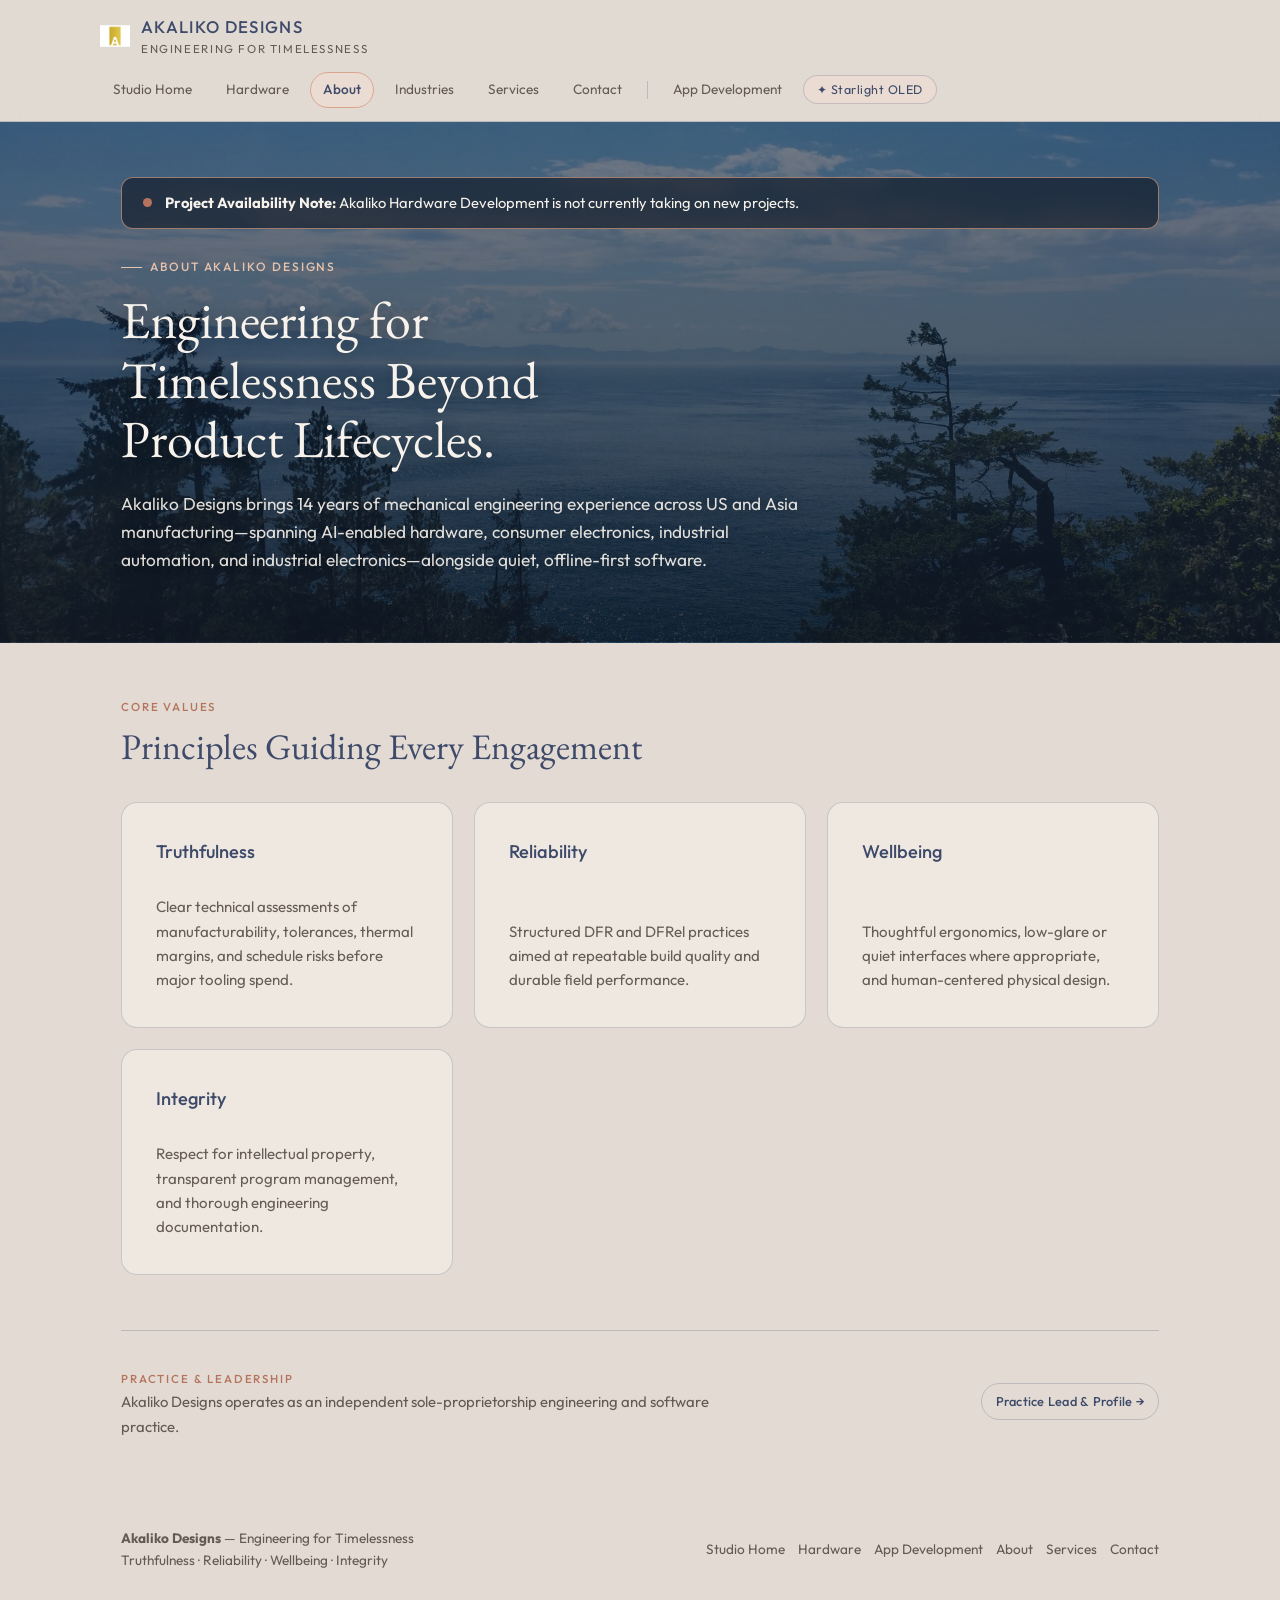
==== commit ffa988c9: "Remove Right Respect from website and separate Truthfulness and Integrity" ====
--- a/about.html
+++ b/about.html
@@ -878,7 +878,7 @@
     <div class="container footer-inner">
       <div>
         <strong>Akaliko Designs</strong> — Engineering for Timelessness<br>
-        <span>Truthfulness · Reliability · Wellbeing · Integrity · Right Respect</span>
+        <span>Truthfulness · Reliability · Wellbeing · Integrity</span>
       </div>
       <div class="footer-links">
         <a href="studio.html">Studio Home</a>
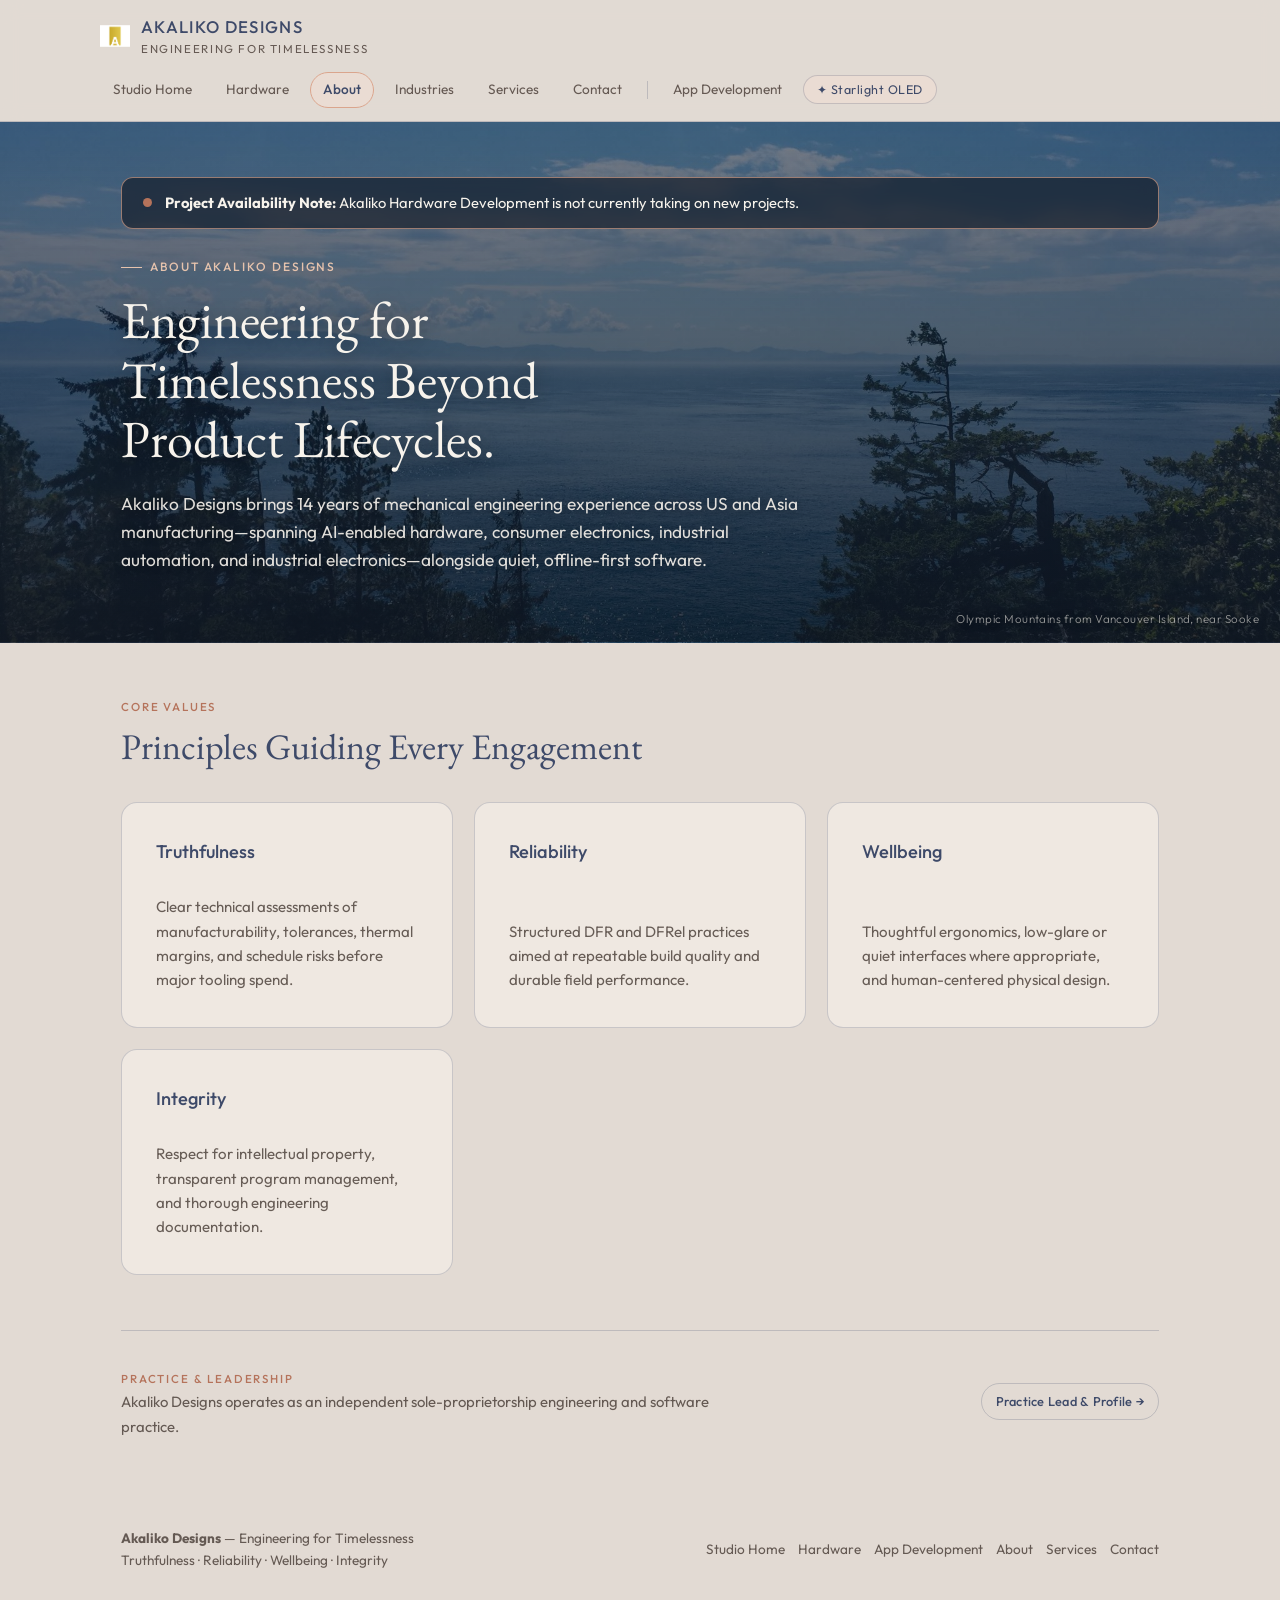
==== commit bead14b9: "Add photography gallery page linked from principal.html and quiet Olympic Mountains caption on coast" ====
--- a/about.html
+++ b/about.html
@@ -771,6 +771,18 @@
   backdrop-filter: blur(6px);
 }
 .hero-coastal .btn.secondary:hover { background: rgba(247, 243, 236, 0.18); border-color: #F7F3EC; }
+.hero-photo-caption {
+  position: absolute;
+  right: var(--s3);
+  bottom: var(--s2);
+  margin: 0;
+  font-size: 0.72rem;
+  font-weight: 300;
+  letter-spacing: 0.04em;
+  color: rgba(247, 243, 236, 0.58);
+  text-shadow: 0 1px 8px rgba(0, 0, 0, 0.45);
+  pointer-events: none;
+}
   </style>
   <script>
 (function () {
@@ -834,6 +846,7 @@
           Akaliko Designs brings 14 years of mechanical engineering experience across US and Asia manufacturing—spanning AI-enabled hardware, consumer electronics, industrial automation, and industrial electronics—alongside quiet, offline-first software.
         </p>
       </div>
+      <p class="hero-photo-caption">Olympic Mountains from Vancouver Island, near Sooke</p>
     </section>
 
     <section class="band" style="border-bottom:none">
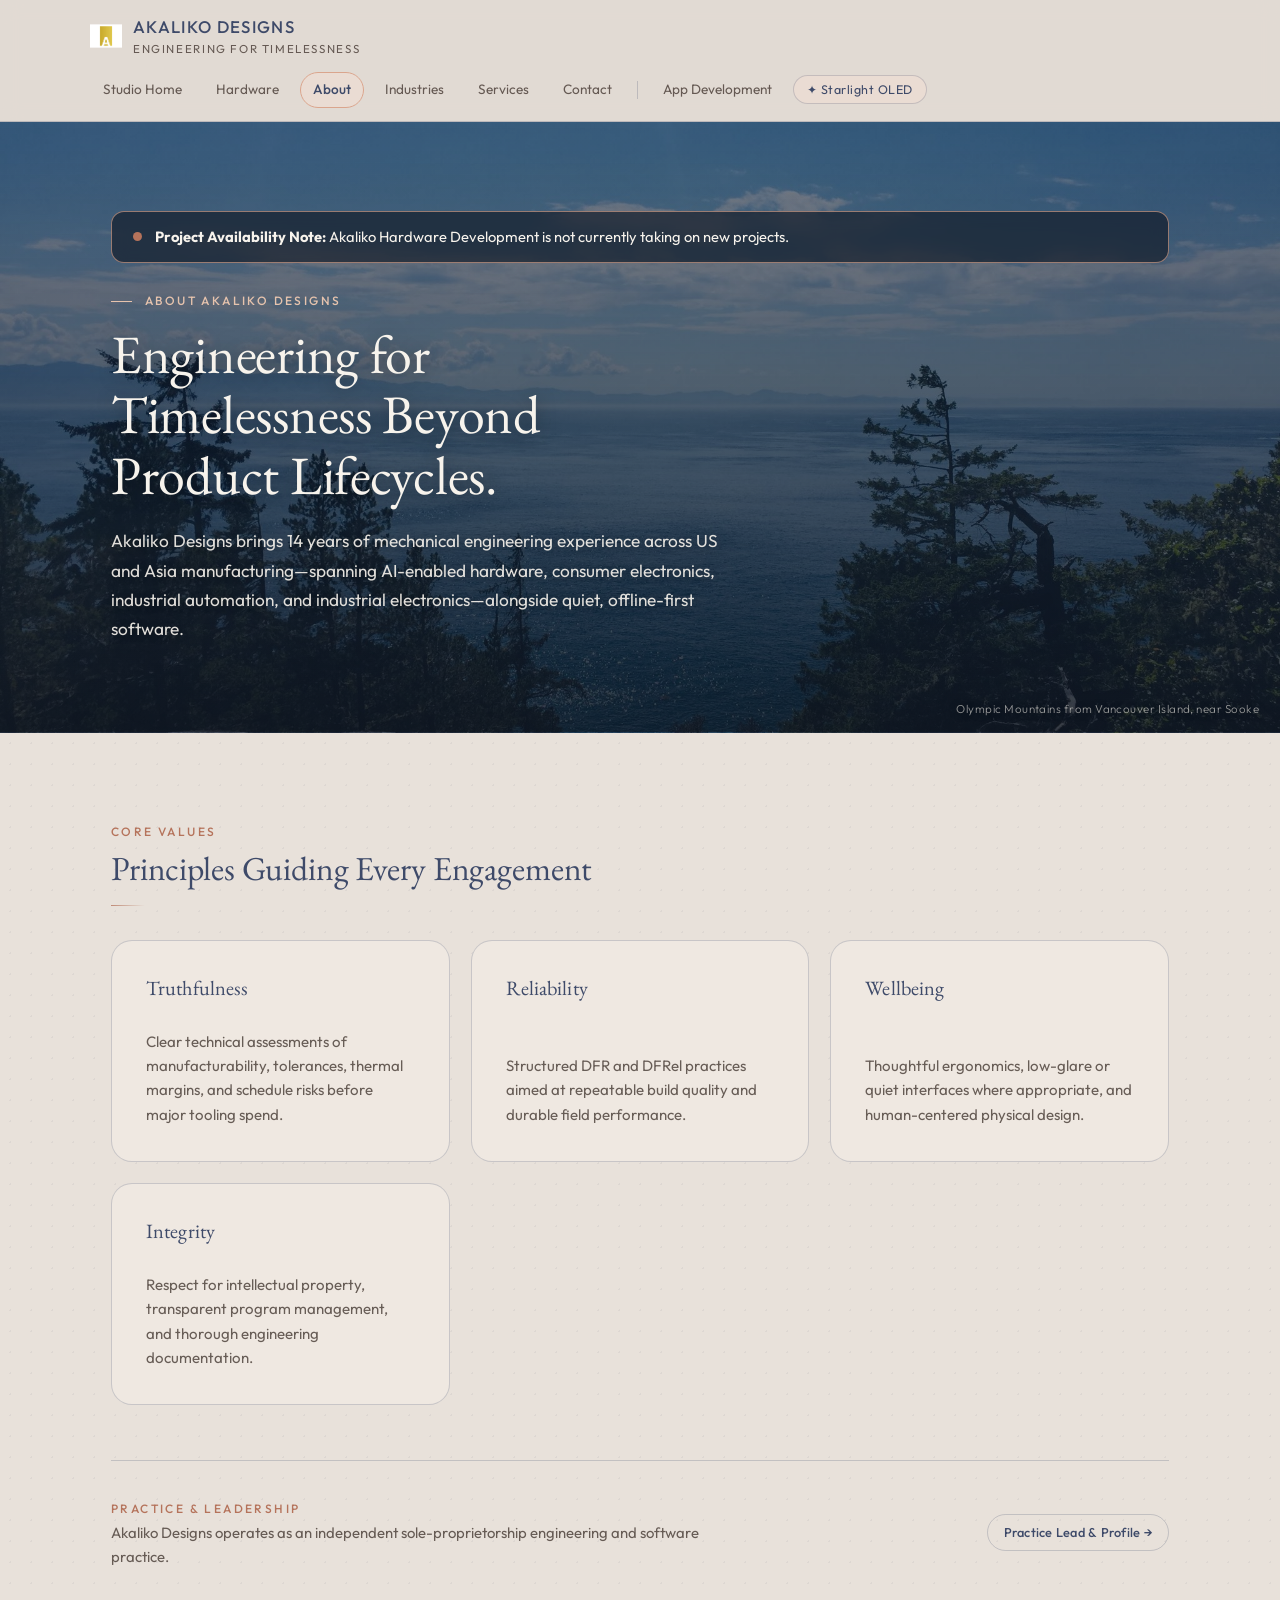
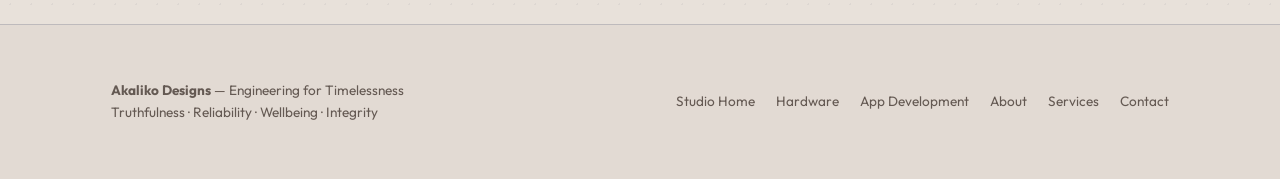
==== commit 5c6bf3ca: "Apply golden ratio proportions, typographic hierarchy, symmetry, and repeating architectural motifs " ====
--- a/about.html
+++ b/about.html
@@ -784,6 +784,7 @@
   pointer-events: none;
 }
   </style>
+  <link rel="stylesheet" href="assets/akaliko-harmony.css">
   <script>
 (function () {
   const root = document.documentElement;
--- a/assets/akaliko-harmony.css
+++ b/assets/akaliko-harmony.css
@@ -0,0 +1,371 @@
+/* ==========================================================================
+   Akaliko Designs — Architectural Harmony Layer
+   Golden Ratio (phi = 1.618) · Visual Hierarchy · Symmetry · Repeating Motifs
+   ========================================================================== */
+
+:root {
+  /* Fibonacci spatial progression (exact phi convergence) */
+  --phi: 1.6180339887;
+  --s0: 5px;
+  --s1: 8px;
+  --s2: 13px;
+  --s3: 21px;
+  --s4: 34px;
+  --s5: 55px;
+  --s6: 89px;
+
+  /* Golden typographic scale (sqrt(phi) = 1.272, phi = 1.618, phi^2 = 2.618) */
+  --t-xs: 0.75rem;
+  --t-sm: 0.875rem;
+  --t-base: 1rem;
+  --t-lead: clamp(1.04rem, 1.35vw, 1.16rem);
+  --t-h3: 1.272rem;
+  --t-h2: clamp(1.618rem, 2.618vw, 2.28rem);
+  --t-h1: clamp(2.25rem, 4.236vw, 3.38rem);
+
+  /* Fibonacci corner radii & subtle motion */
+  --r-sm: 8px;
+  --r-md: 13px;
+  --r-lg: 21px;
+  --ease-calm: cubic-bezier(0.22, 1, 0.36, 1);
+
+  /* Repeating architectural pattern ink */
+  --pattern-dot: rgba(62, 74, 105, 0.065);
+  --band-alt: color-mix(in srgb, var(--surface-alt) 48%, var(--bg));
+  --card-sheen: rgba(255, 255, 255, 0.32);
+}
+
+html[data-theme="starlight"] {
+  --pattern-dot: rgba(242, 242, 242, 0.045);
+  --band-alt: #050506;
+  --card-sheen: rgba(255, 255, 255, 0.05);
+}
+
+/* 1. Container & Vertical Golden Proportions ------------------------------- */
+.container {
+  max-width: 1100px;
+  padding: 0 var(--s3);
+}
+
+body {
+  font-size: var(--t-base);
+  line-height: 1.618;
+}
+
+/* Header precision & symmetry */
+.header-inner {
+  padding: var(--s2) 0;
+  min-height: 68px;
+}
+
+.brand-mark {
+  width: 32px;
+  height: 32px;
+  transition: transform 0.34s var(--ease-calm);
+}
+.brand-group:hover .brand-mark {
+  transform: scale(1.05);
+}
+
+/* 2. Visual Hierarchy — Golden Typographic Ladder -------------------------- */
+.hero {
+  padding: var(--s6) 0 var(--s5); /* 89px : 55px = exact phi (1.618) */
+}
+
+.hero-centered {
+  padding: calc(var(--s6) + var(--s2)) 0 var(--s6);
+}
+
+.eyebrow {
+  font-size: var(--t-xs);
+  letter-spacing: 0.2em;
+  gap: var(--s2);
+  margin-bottom: var(--s2);
+}
+
+/* Repeating Motif 1: 21px -> 34px -> 55px Fibonacci hairline cadence */
+.eyebrow::before {
+  width: var(--s3); /* 21px */
+  height: 1px;
+}
+
+.hero-centered .eyebrow::after {
+  content: "";
+  width: var(--s3);
+  height: 1px;
+  background: currentColor;
+  opacity: 0.72;
+}
+
+h1 {
+  font-size: var(--t-h1);
+  line-height: 1.12;
+  letter-spacing: -0.005em;
+  margin: 0 0 var(--s3);
+  max-width: 21ch;
+  text-wrap: balance;
+}
+
+.hero-centered h1 {
+  max-width: 22ch;
+}
+
+.lead {
+  font-size: var(--t-lead);
+  line-height: 1.68;
+  max-width: 58ch; /* Classical golden reading measure */
+  margin: 0 0 var(--s4);
+}
+
+h2 {
+  font-size: var(--t-h2);
+  line-height: 1.18;
+  letter-spacing: -0.004em;
+  margin: 0;
+  text-wrap: balance;
+}
+
+h3 {
+  font-family: var(--font-serif);
+  font-weight: 400;
+  font-size: var(--t-h3);
+  line-height: 1.28;
+  letter-spacing: 0.005em;
+  color: var(--ink);
+}
+
+/* Section header with repeating 34px warm architectural underline */
+.section-header {
+  gap: var(--s1);
+  margin-bottom: var(--s4);
+  position: relative;
+}
+
+.section-header::after {
+  content: "";
+  display: block;
+  width: var(--s4); /* 34px = phi * 21px */
+  height: 1px;
+  margin-top: var(--s1);
+  background: linear-gradient(90deg, var(--accent-warm-deep), transparent);
+  opacity: 0.78;
+}
+
+.section-kicker {
+  font-size: var(--t-xs);
+  letter-spacing: 0.2em;
+}
+
+/* 3. Repeating Architectural Patterns — Band Rhythm & Seam Diamonds -------- */
+section.band {
+  position: relative;
+  padding: var(--s6) 0 var(--s5); /* 89px : 55px golden rhythm */
+  border-bottom: 1px solid var(--line);
+}
+
+/* Subtle alternating ground + quiet 21px architectural dot matrix */
+main > section.band:nth-of-type(even) {
+  background-color: var(--band-alt);
+  background-image: radial-gradient(var(--pattern-dot) 1px, transparent 1px);
+  background-size: var(--s3) var(--s3); /* 21px x 21px Fibonacci grid */
+}
+
+/* Centered symmetric diamond ornament along horizontal band dividers */
+main > section.band:not(:last-of-type)::after {
+  content: "";
+  position: absolute;
+  left: 50%;
+  bottom: -4px;
+  width: 7px;
+  height: 7px;
+  background: var(--bg);
+  border: 1px solid var(--accent-warm-deep);
+  transform: translateX(-50%) rotate(45deg);
+  opacity: 0.65;
+  pointer-events: none;
+}
+
+/* 4. Symmetry & Golden Proportions in Cards & Grids ------------------------ */
+.grid-2,
+.grid-3,
+.grid-4 {
+  gap: var(--s3); /* 21px consistent architectural gutter */
+  align-items: stretch;
+}
+
+.card,
+.client-card,
+.founder-card,
+.cred-card,
+.pf-card {
+  border-radius: var(--r-lg); /* 21px unified outer radius */
+  padding: var(--s4);         /* 34px Fibonacci interior breathing */
+  border: 1px solid var(--line);
+  box-shadow:
+    inset 0 1px 0 var(--card-sheen),
+    var(--shadow);
+  transition:
+    transform 0.34s var(--ease-calm),
+    border-color 0.26s ease,
+    box-shadow 0.34s var(--ease-calm);
+}
+
+.card {
+  display: flex;
+  flex-direction: column;
+  justify-content: space-between;
+  gap: var(--s3);
+}
+
+.card:hover,
+.client-card:hover,
+.pf-card:hover {
+  border-color: color-mix(in srgb, var(--accent-warm-deep) 52%, var(--line));
+}
+
+.card:hover {
+  transform: translateY(-2px);
+}
+
+/* Subtle architectural top hairline accent inside primary cards */
+.card:not(.subtle),
+.founder-card,
+.pf-card {
+  position: relative;
+  overflow: hidden;
+}
+
+.card:not(.subtle)::before,
+.founder-card::before,
+.pf-card::before {
+  content: "";
+  position: absolute;
+  top: 0;
+  left: var(--s4);
+  right: var(--s4);
+  height: 1px;
+  background: linear-gradient(90deg, transparent, var(--accent-warm), transparent);
+  opacity: 0.45;
+  pointer-events: none;
+}
+
+/* Strict golden 61.8% / 38.2% splits on asymmetric layouts */
+.founder-card,
+.pf-card,
+.golden-split {
+  display: grid;
+  grid-template-columns: minmax(0, 1.618fr) minmax(0, 1fr);
+  gap: var(--s4);
+}
+
+.founder-card {
+  align-items: center;
+}
+
+.pf-card {
+  align-items: start;
+}
+
+/* Symmetric inner surfaces (logo boxes, quotes, status banners) */
+.status-banner {
+  border-radius: var(--r-md); /* 13px nested Fibonacci radius */
+  padding: var(--s2) var(--s3);
+  margin-bottom: var(--s3);
+}
+
+.client-logo-box,
+.pf-img-btn {
+  border-radius: var(--r-md); /* 13px concentric inner radius */
+}
+
+.client-quote,
+.pf-highlight {
+  border-radius: 0 var(--r-md) var(--r-md) 0;
+  padding: var(--s2) var(--s3);
+}
+
+.client-stack,
+.pf-list {
+  gap: var(--s4); /* 34px generous vertical separation */
+}
+
+/* Unified tactile button cadence */
+.btn {
+  min-height: 44px;
+  padding: 11px var(--s3);
+  border-radius: 999px;
+  transition: transform 0.24s var(--ease-calm), opacity 0.2s ease, border-color 0.2s ease, background-color 0.2s ease;
+}
+
+.btn.small {
+  min-height: 36px;
+  padding: 7px 16px;
+}
+
+.bio-link-btn {
+  border-radius: 999px;
+  transition: transform 0.22s var(--ease-calm), border-color 0.2s ease, background-color 0.2s ease;
+}
+.bio-link-btn:hover {
+  transform: translateY(-1px);
+}
+
+/* Consistent pill badges */
+.tier-badge {
+  font-size: 0.72rem;
+  letter-spacing: 0.14em;
+  text-transform: uppercase;
+  padding: 5px 12px;
+  border-radius: 999px;
+}
+
+/* Footer symmetry & quiet architectural separation */
+footer.site-footer {
+  padding: var(--s5) 0;
+  border-top: 1px solid var(--line);
+}
+
+.footer-inner {
+  gap: var(--s3);
+  align-items: center;
+}
+
+.footer-links {
+  gap: var(--s2) var(--s3);
+}
+
+/* Responsive symmetry preservation */
+@media (max-width: 860px) {
+  .hero {
+    padding: var(--s5) 0 var(--s4);
+  }
+  section.band {
+    padding: var(--s5) 0 var(--s4);
+  }
+  .founder-card,
+  .pf-card,
+  .golden-split {
+    grid-template-columns: 1fr;
+  }
+  .card,
+  .client-card,
+  .founder-card,
+  .cred-card,
+  .pf-card {
+    padding: var(--s3);
+  }
+}
+
+@media (prefers-reduced-motion: reduce) {
+  .card,
+  .btn,
+  .bio-link-btn,
+  .brand-mark {
+    transition: none;
+  }
+  .card:hover,
+  .btn:hover,
+  .bio-link-btn:hover {
+    transform: none;
+  }
+}
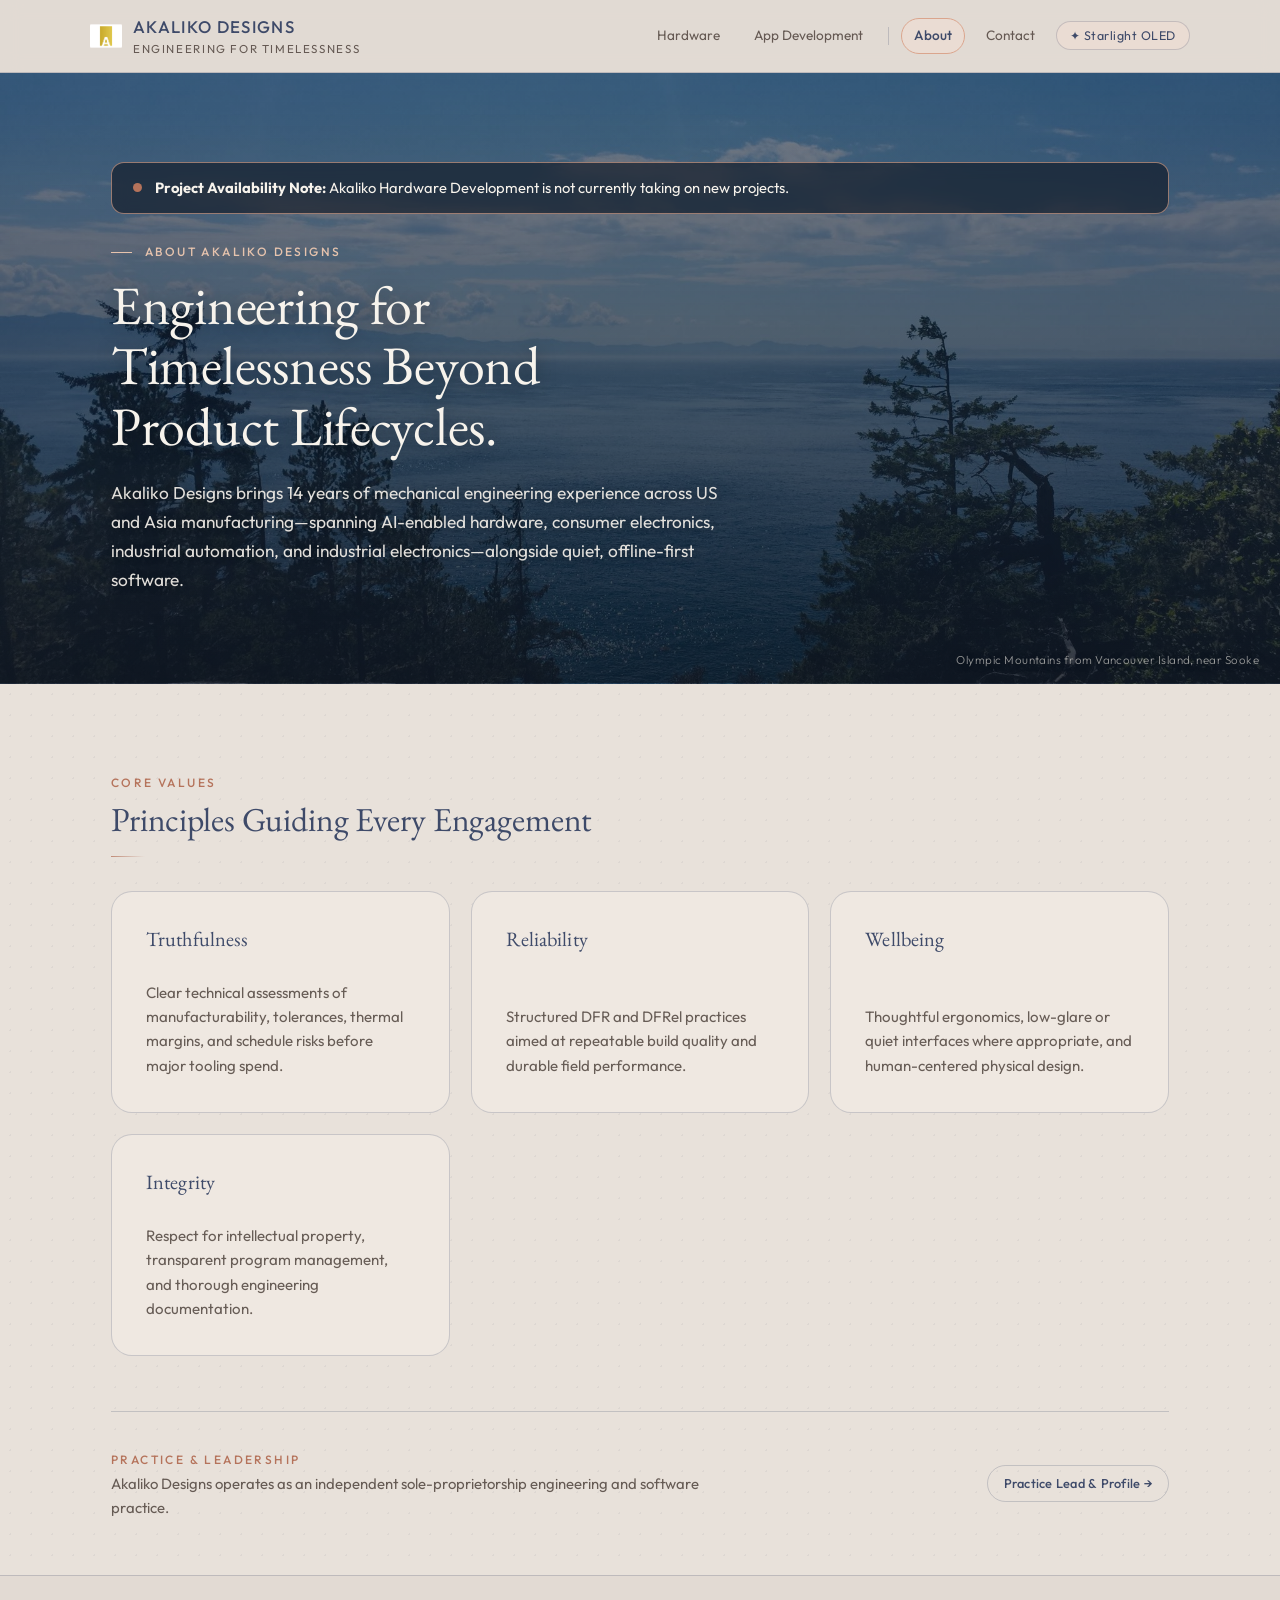
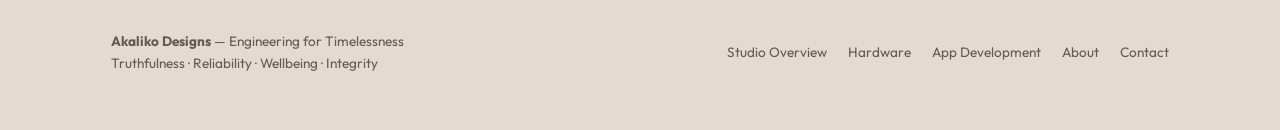
==== commit 3ee4fc7c: "Simplify top navigation to Hardware, App Development, About, Contact and nest Industries & Services " ====
--- a/about.html
+++ b/about.html
@@ -821,14 +821,11 @@
         </span>
       </a>
       <nav class="primary-nav" aria-label="Main site navigation">
-        <a href="studio.html">Studio Home</a>
         <a href="hardware.html">Hardware</a>
+        <a href="apps.html">App Development</a>
+        <span class="nav-divider" aria-hidden="true"></span>
         <a href="about.html" class="active">About</a>
-        <a href="industries.html">Industries</a>
-        <a href="services.html">Services</a>
         <a href="contact.html">Contact</a>
-        <span class="nav-divider" aria-hidden="true"></span>
-        <a href="apps.html">App Development</a>
         <button type="button" id="themeToggle" class="theme-toggle">✦ Starlight OLED</button>
       </nav>
     </div>
@@ -895,11 +892,10 @@
         <span>Truthfulness · Reliability · Wellbeing · Integrity</span>
       </div>
       <div class="footer-links">
-        <a href="studio.html">Studio Home</a>
+        <a href="studio.html">Studio Overview</a>
         <a href="hardware.html">Hardware</a>
         <a href="apps.html">App Development</a>
         <a href="about.html">About</a>
-        <a href="services.html">Services</a>
         <a href="contact.html">Contact</a>
       </div>
     </div>
--- a/assets/akaliko-harmony.css
+++ b/assets/akaliko-harmony.css
@@ -61,10 +61,52 @@
 .brand-mark {
   width: 32px;
   height: 32px;
+  border-radius: 6px;
   transition: transform 0.34s var(--ease-calm);
 }
 .brand-group:hover .brand-mark {
   transform: scale(1.05);
+}
+
+/* Hardware Sub-Navigation (Industries & Services nested inside Hardware) */
+.sub-nav-bar {
+  background: color-mix(in srgb, var(--surface) 82%, var(--bg));
+  border-bottom: 1px solid var(--line);
+}
+.sub-nav-inner {
+  display: flex;
+  flex-wrap: wrap;
+  align-items: center;
+  gap: var(--s1);
+  padding: 10px 0;
+}
+.sub-nav-label {
+  font-size: 0.7rem;
+  letter-spacing: 0.18em;
+  text-transform: uppercase;
+  color: var(--accent-warm-deep);
+  font-weight: 500;
+  margin-right: var(--s2);
+  padding-right: var(--s2);
+  border-right: 1px solid var(--line);
+}
+.sub-nav-bar a {
+  font-size: 0.82rem;
+  padding: 5px 13px;
+  border-radius: 999px;
+  color: var(--muted);
+  border: 1px solid transparent;
+  transition: color 0.2s ease, border-color 0.2s ease, background-color 0.2s ease;
+}
+.sub-nav-bar a:hover {
+  color: var(--ink);
+  border-color: var(--line);
+}
+.sub-nav-bar a.active {
+  color: var(--ink);
+  background: var(--surface-alt);
+  border-color: var(--accent-warm);
+  font-weight: 500;
 }
 
 /* 2. Visual Hierarchy — Golden Typographic Ladder -------------------------- */
